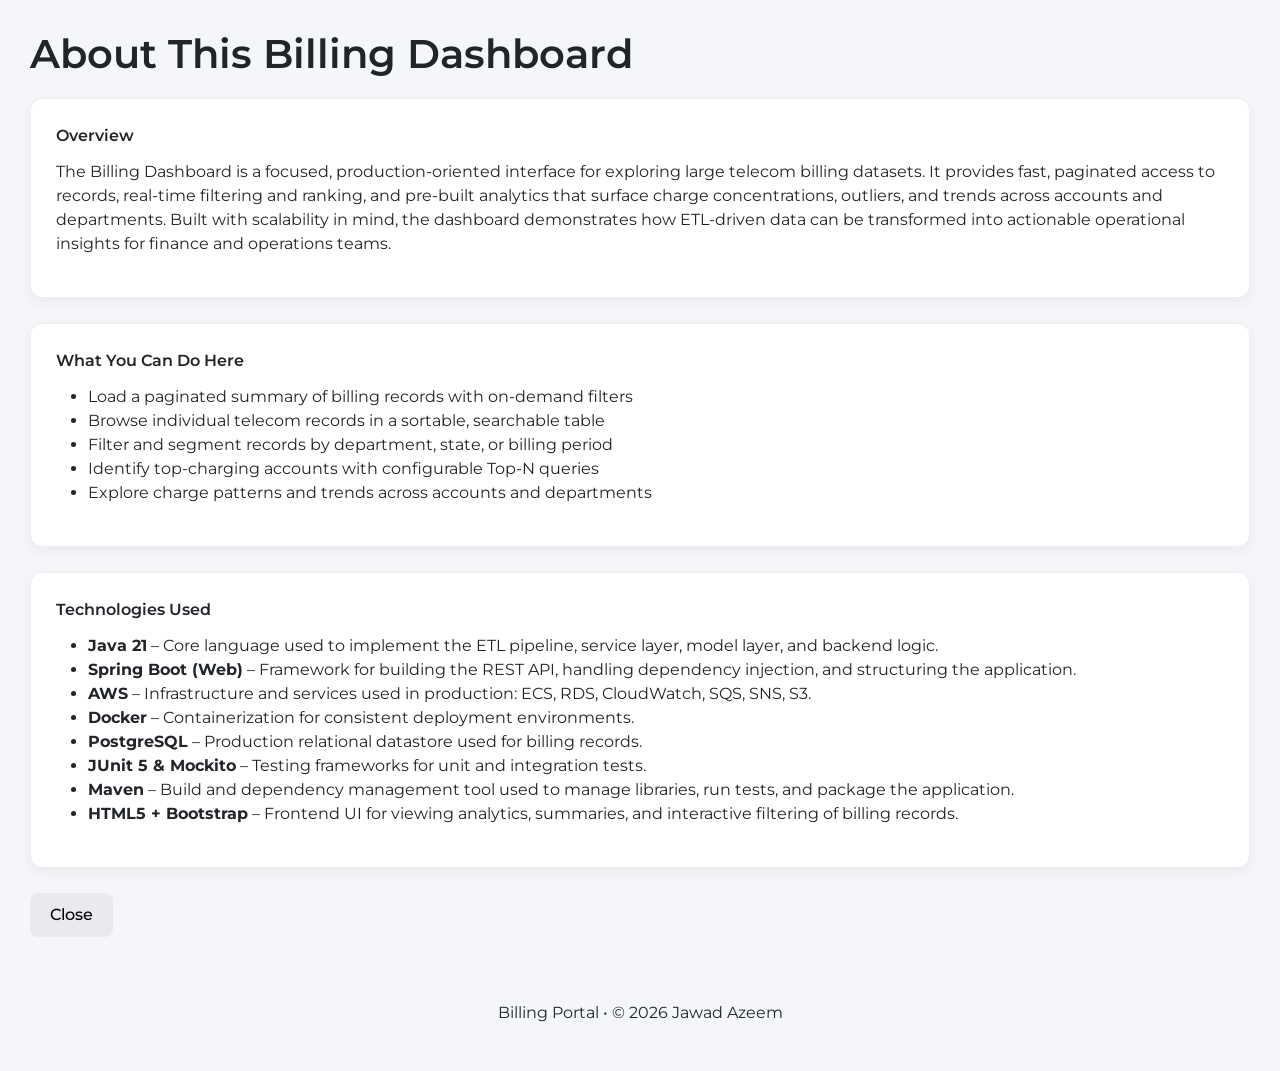
==== src/main/resources/static/info.html @ 1b7ccc66 "feat: refactor ingestion to InputStream and implement enterprise pagination - Refactor ETL ingestion" ====
<!DOCTYPE html>
<html lang="en">
<head>
    <meta charset="UTF-8" />
    <title>About the Billing Dashboard</title>

    <!-- Google Font -->
    <link href="https://fonts.googleapis.com/css2?family=Montserrat:wght@300;400;600&display=swap" rel="stylesheet">

    <!-- Bootstrap (same as dashboard) -->
    <link href="https://cdn.jsdelivr.net/npm/bootstrap@5.3.2/dist/css/bootstrap.min.css" rel="stylesheet"/>

    <link rel="icon" href="./favicon.png" />

    <style>
        body {
            padding: 30px;
            font-family: "Montserrat", sans-serif;
            background-color: #f5f6fa;
        }

        h1 {
            font-weight: 600;
            margin-bottom: 20px;
        }

        .info-card {
            background: #ffffff;
            border-radius: 12px;
            padding: 25px;
            border: 1px solid #eee;
            box-shadow: 0 4px 14px rgba(0,0,0,0.05);
            margin-bottom: 25px;
        }

        .section-title {
            font-weight: 600;
            margin-bottom: 12px;
        }

        .btn-close-modern {
            background: rgba(0,0,0,0.05);
            border: none;
            padding: 10px 20px;
            border-radius: 8px;
            font-weight: 500;
            transition: 0.25s ease;
        }

        .btn-close-modern:hover {
            background: rgba(0,0,0,0.15);
            transform: translateY(-2px);
        }

        .footer-text {
            text-align: center;
            opacity: 0.7;
            margin-top: 40px;
            font-size: 14px;
        }
    </style>
</head>

<body>
<h1>About This Billing Dashboard</h1>

<div class="info-card">
    <div class="section-title">Overview</div>
    <p>
        The Billing Dashboard is a focused, production-oriented interface for exploring
        large telecom billing datasets. It provides fast, paginated access to records,
        real-time filtering and ranking, and pre-built analytics that surface charge
        concentrations, outliers, and trends across accounts and departments.
        Built with scalability in mind, the dashboard demonstrates how ETL-driven data
        can be transformed into actionable operational insights for finance and
        operations teams.
    </p>
</div>

<div class="info-card">
    <div class="section-title">What You Can Do Here</div>
    <ul>
        <li>Load a paginated summary of billing records with on-demand filters</li>
        <li>Browse individual telecom records in a sortable, searchable table</li>
        <li>Filter and segment records by department, state, or billing period</li>
        <li>Identify top-charging accounts with configurable Top‑N queries</li>
        <li>Explore charge patterns and trends across accounts and departments</li>
    </ul>
</div>

<div class="info-card">
    <div class="section-title">Technologies Used</div>
    <ul>
        <li><strong>Java 21</strong> – Core language used to implement the ETL pipeline, service layer, model layer, and backend logic.</li>

        <li><strong>Spring Boot (Web)</strong> – Framework for building the REST API, handling dependency injection, and structuring the application.</li>

        <li><strong>AWS</strong> – Infrastructure and services used in production: ECS, RDS, CloudWatch, SQS, SNS, S3.</li>

        <li><strong>Docker</strong> – Containerization for consistent deployment environments.</li>

        <li><strong>PostgreSQL</strong> – Production relational datastore used for billing records.</li>

        <li><strong>JUnit 5 &amp; Mockito</strong> – Testing frameworks for unit and integration tests.</li>

        <li><strong>Maven</strong> – Build and dependency management tool used to manage libraries, run tests, and package the application.</li>

        <li><strong>HTML5 + Bootstrap</strong> – Frontend UI for viewing analytics, summaries, and interactive filtering of billing records.</li>
    </ul>
</div>


<button class="btn-close-modern" onclick="window.close()">Close</button>

<footer class="app-footer mt-5">
    <div class="container text-center py-3">
        <span class="footer-title">Billing Portal</span>
        <span class="footer-separator">•</span>
        <span class="footer-sub">© 2026 Jawad Azeem</span>
    </div>
</footer>
</body>
</html>
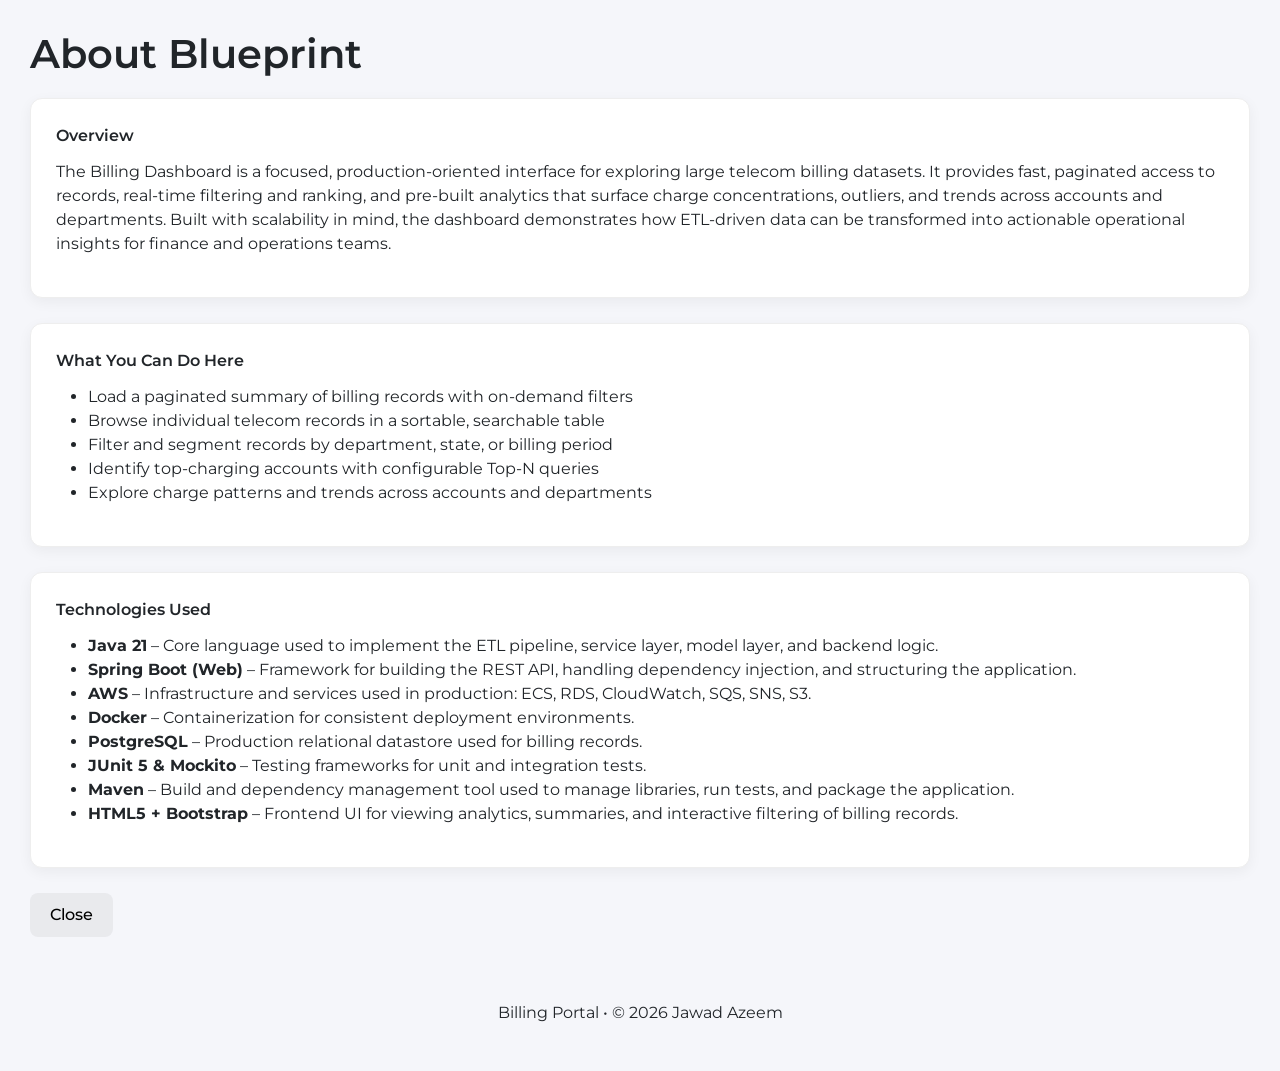
==== commit ebe21c07: "feat: enhance billing ingestion process with error logging and pagination support" ====
--- a/src/main/resources/static/info.html
+++ b/src/main/resources/static/info.html
@@ -62,7 +62,7 @@
 </head>
 
 <body>
-<h1>About This Billing Dashboard</h1>
+<h1>About Blueprint</h1>
 
 <div class="info-card">
     <div class="section-title">Overview</div>
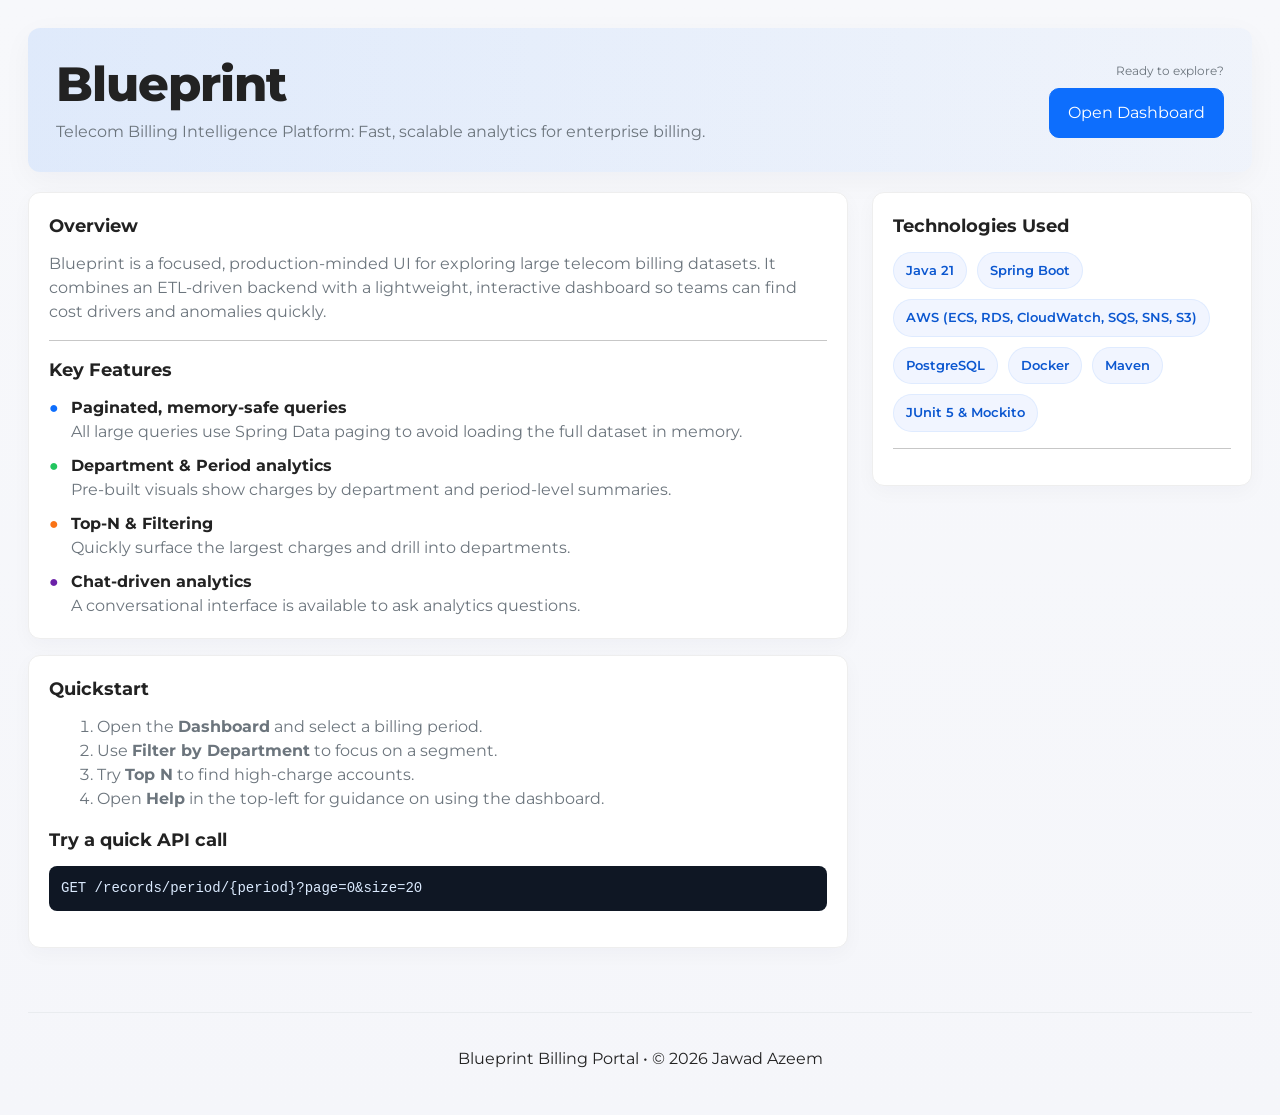
==== commit 95f877e1: "feat: revamped the info UI to feel more modern and interesting" ====
--- a/src/main/resources/static/info.html
+++ b/src/main/resources/static/info.html
@@ -2,7 +2,7 @@
 <html lang="en">
 <head>
     <meta charset="UTF-8" />
-    <title>About the Billing Dashboard</title>
+    <title>About Blueprint</title>
 
     <!-- Google Font -->
     <link href="https://fonts.googleapis.com/css2?family=Montserrat:wght@300;400;600&display=swap" rel="stylesheet">
@@ -13,108 +13,132 @@
     <link rel="icon" href="./favicon.png" />
 
     <style>
+        :root{ --bg:#f5f6fa; --card:#fff; --muted:#6c757d; --accent:#0d6efd; }
         body {
-            padding: 30px;
+            padding: 28px;
             font-family: "Montserrat", sans-serif;
-            background-color: #f5f6fa;
+            background: linear-gradient(180deg, #f7f8fb 0%, var(--bg) 100%);
+            color: #222;
         }
 
-        h1 {
-            font-weight: 600;
+        .hero{
+            display:flex;
+            gap:24px;
+            align-items:center;
+            justify-content:space-between;
+            background: linear-gradient(90deg, rgba(13,110,253,0.10), rgba(13,110,253,0.03));
+            border-radius: 12px;
+            padding: 28px;
+            box-shadow: 0 8px 30px rgba(10,20,50,0.04);
             margin-bottom: 20px;
         }
 
+        .hero h1{ font-size:48px; margin:0; font-weight:800; letter-spacing:-1px; }
+        .hero p{ margin:6px 0 0 0; color:var(--muted); font-size:16px; }
+
+        .info-grid{ display:grid; grid-template-columns: 1fr 380px; gap:24px; align-items:start; }
+
         .info-card {
-            background: #ffffff;
+            background: var(--card);
             border-radius: 12px;
-            padding: 25px;
+            padding: 20px;
             border: 1px solid #eee;
-            box-shadow: 0 4px 14px rgba(0,0,0,0.05);
-            margin-bottom: 25px;
+            box-shadow: 0 6px 20px rgba(20,30,60,0.03);
+            margin-bottom: 16px;
         }
 
-        .section-title {
-            font-weight: 600;
-            margin-bottom: 12px;
-        }
+        .section-title { font-weight:700; font-size:18px; margin-bottom:12px; }
 
-        .btn-close-modern {
-            background: rgba(0,0,0,0.05);
-            border: none;
-            padding: 10px 20px;
-            border-radius: 8px;
-            font-weight: 500;
-            transition: 0.25s ease;
-        }
+        .tech-list { display:flex; flex-wrap:wrap; gap:10px; }
+        .tech-badge{ background:#f1f5ff; color:#0b57d0; padding:8px 12px; border-radius:999px; font-weight:600; font-size:13px; border:1px solid rgba(13,110,253,0.08); }
 
-        .btn-close-modern:hover {
-            background: rgba(0,0,0,0.15);
-            transform: translateY(-2px);
-        }
+        .feature-list{ list-style:none; padding:0; margin:0; display:grid; gap:10px; }
+        .feature-item{ display:flex; gap:12px; align-items:flex-start; }
+        .feature-item b{ display:block; font-weight:700; }
 
-        .footer-text {
-            text-align: center;
-            opacity: 0.7;
-            margin-top: 40px;
-            font-size: 14px;
-        }
+        pre.sample{ background:#0f1724; color:#dbeafe; padding:12px; border-radius:8px; overflow:auto; }
+
+        .cta { display:flex; gap:10px; align-items:center; }
+        .btn-primary-lg{ padding:12px 18px; font-size:16px; border-radius:10px; }
+
+        footer.app-footer { border-top: 1px solid #e9ecef; margin-top: 28px; padding-top: 18px; }
+
+        @media (max-width:900px){ .info-grid{ grid-template-columns: 1fr; } .hero{ flex-direction:column; align-items:flex-start; } }
     </style>
 </head>
 
 <body>
-<h1>About Blueprint</h1>
 
-<div class="info-card">
-    <div class="section-title">Overview</div>
-    <p>
-        The Billing Dashboard is a focused, production-oriented interface for exploring
-        large telecom billing datasets. It provides fast, paginated access to records,
-        real-time filtering and ranking, and pre-built analytics that surface charge
-        concentrations, outliers, and trends across accounts and departments.
-        Built with scalability in mind, the dashboard demonstrates how ETL-driven data
-        can be transformed into actionable operational insights for finance and
-        operations teams.
-    </p>
+<div class="hero">
+    <div>
+        <h1>Blueprint</h1>
+        <p>Telecom Billing Intelligence Platform: Fast, scalable analytics for enterprise billing.</p>
+    </div>
+
+    <div style="text-align:right">
+        <div style="font-size:12px;color:var(--muted);">Ready to explore?</div>
+        <div style="margin-top:8px" class="d-flex gap-2 justify-content-end">
+            <button class="btn btn-primary btn-primary-lg" onclick="window.open('/','_self')">Open Dashboard</button>
+        </div>
+    </div>
 </div>
 
-<div class="info-card">
-    <div class="section-title">What You Can Do Here</div>
-    <ul>
-        <li>Load a paginated summary of billing records with on-demand filters</li>
-        <li>Browse individual telecom records in a sortable, searchable table</li>
-        <li>Filter and segment records by department, state, or billing period</li>
-        <li>Identify top-charging accounts with configurable Top‑N queries</li>
-        <li>Explore charge patterns and trends across accounts and departments</li>
-    </ul>
-</div>
+<div class="info-grid">
+    <div>
+        <div class="info-card">
+            <div class="section-title">Overview</div>
+            <p style="color:var(--muted)">Blueprint is a focused, production-minded UI for exploring large telecom billing datasets. It combines an ETL-driven backend with a lightweight, interactive dashboard so teams can find cost drivers and anomalies quickly.</p>
 
-<div class="info-card">
-    <div class="section-title">Technologies Used</div>
-    <ul>
-        <li><strong>Java 21</strong> – Core language used to implement the ETL pipeline, service layer, model layer, and backend logic.</li>
+            <hr/>
+            <div class="section-title">Key Features</div>
+            <ul class="feature-list">
+                <li class="feature-item"><div style="color:var(--accent); font-weight:900;">●</div><div><b>Paginated, memory-safe queries</b><div style="color:var(--muted)">All large queries use Spring Data paging to avoid loading the full dataset in memory.</div></div></li>
+                <li class="feature-item"><div style="color:#22c55e; font-weight:900;">●</div><div><b>Department & Period analytics</b><div style="color:var(--muted)">Pre-built visuals show charges by department and period-level summaries.</div></div></li>
+                <li class="feature-item"><div style="color:#f97316; font-weight:900;">●</div><div><b>Top‑N & Filtering</b><div style="color:var(--muted)">Quickly surface the largest charges and drill into departments.</div></div></li>
+                <li class="feature-item"><div style="color:#6b21a8; font-weight:900;">●</div><div><b>Chat-driven analytics</b><div style="color:var(--muted)">A conversational interface is available to ask analytics questions.</div></div></li>
+            </ul>
+        </div>
 
-        <li><strong>Spring Boot (Web)</strong> – Framework for building the REST API, handling dependency injection, and structuring the application.</li>
+        <div class="info-card">
+            <div class="section-title">Quickstart</div>
+            <ol style="color:var(--muted); margin-left:16px;">
+                <li>Open the <strong>Dashboard</strong> and select a billing period.</li>
+                <li>Use <strong>Filter by Department</strong> to focus on a segment.</li>
+                <li>Try <strong>Top N</strong> to find high-charge accounts.</li>
+                <li>Open <strong>Help</strong> in the top-left for guidance on using the dashboard.</li>
+            </ol>
 
-        <li><strong>AWS</strong> – Infrastructure and services used in production: ECS, RDS, CloudWatch, SQS, SNS, S3.</li>
+            <div style="margin-top:12px">
+                <div class="section-title">Try a quick API call</div>
+                <pre class="sample">GET /records/period/{period}?page=0&size=20</pre>
+            </div>
+        </div>
 
-        <li><strong>Docker</strong> – Containerization for consistent deployment environments.</li>
+    </div>
 
-        <li><strong>PostgreSQL</strong> – Production relational datastore used for billing records.</li>
+    <aside>
+        <div class="info-card">
+            <div class="section-title">Technologies Used</div>
+            <div class="tech-list">
+                <div class="tech-badge">Java 21</div>
+                <div class="tech-badge">Spring Boot</div>
+                <div class="tech-badge">AWS (ECS, RDS, CloudWatch, SQS, SNS, S3)</div>
+                <div class="tech-badge">PostgreSQL</div>
+                <div class="tech-badge">Docker</div>
+                <div class="tech-badge">Maven</div>
+                <div class="tech-badge">JUnit 5 & Mockito</div>
+            </div>
 
-        <li><strong>JUnit 5 &amp; Mockito</strong> – Testing frameworks for unit and integration tests.</li>
+            <hr/>
+         </div>
 
-        <li><strong>Maven</strong> – Build and dependency management tool used to manage libraries, run tests, and package the application.</li>
-
-        <li><strong>HTML5 + Bootstrap</strong> – Frontend UI for viewing analytics, summaries, and interactive filtering of billing records.</li>
-    </ul>
+     </aside>
 </div>
 
 
-<button class="btn-close-modern" onclick="window.close()">Close</button>
-
 <footer class="app-footer mt-5">
     <div class="container text-center py-3">
-        <span class="footer-title">Billing Portal</span>
+        <span class="footer-title">Blueprint Billing Portal</span>
         <span class="footer-separator">•</span>
         <span class="footer-sub">© 2026 Jawad Azeem</span>
     </div>
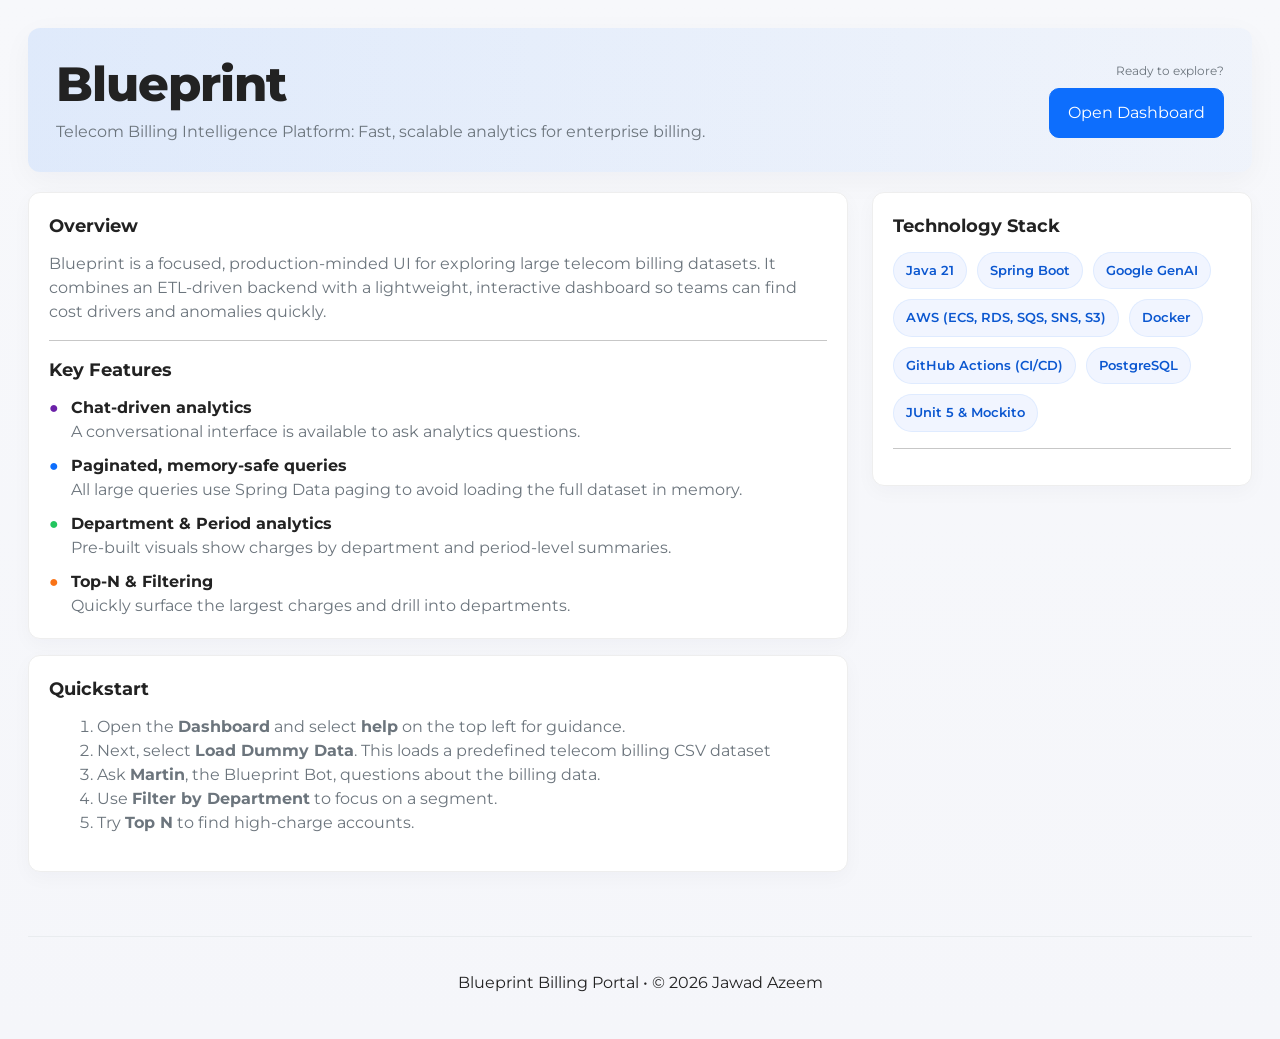
==== commit bbecb6e7: "aligns project materials to align with the newer 'blueprint' branding, as opposed to the older more " ====
--- a/src/main/resources/static/info.html
+++ b/src/main/resources/static/info.html
@@ -2,7 +2,7 @@
 <html lang="en">
 <head>
     <meta charset="UTF-8" />
-    <title>About Blueprint</title>
+    <title>About | Blueprint</title>
 
     <!-- Google Font -->
     <link href="https://fonts.googleapis.com/css2?family=Montserrat:wght@300;400;600&display=swap" rel="stylesheet">
@@ -87,54 +87,52 @@
     <div>
         <div class="info-card">
             <div class="section-title">Overview</div>
-            <p style="color:var(--muted)">Blueprint is a focused, production-minded UI for exploring large telecom billing datasets. It combines an ETL-driven backend with a lightweight, interactive dashboard so teams can find cost drivers and anomalies quickly.</p>
+            <p style="color:var(--muted)">
+                Blueprint is a focused, production-minded UI for exploring large telecom billing datasets. It combines an ETL-driven backend with a lightweight, interactive dashboard so teams can find cost drivers and anomalies quickly.
+            </p>
 
             <hr/>
             <div class="section-title">Key Features</div>
             <ul class="feature-list">
+                <li class="feature-item"><div style="color:#6b21a8; font-weight:900;">●</div><div><b>Chat-driven analytics</b><div style="color:var(--muted)">A conversational interface is available to ask analytics questions.</div></div></li>
                 <li class="feature-item"><div style="color:var(--accent); font-weight:900;">●</div><div><b>Paginated, memory-safe queries</b><div style="color:var(--muted)">All large queries use Spring Data paging to avoid loading the full dataset in memory.</div></div></li>
                 <li class="feature-item"><div style="color:#22c55e; font-weight:900;">●</div><div><b>Department & Period analytics</b><div style="color:var(--muted)">Pre-built visuals show charges by department and period-level summaries.</div></div></li>
                 <li class="feature-item"><div style="color:#f97316; font-weight:900;">●</div><div><b>Top‑N & Filtering</b><div style="color:var(--muted)">Quickly surface the largest charges and drill into departments.</div></div></li>
-                <li class="feature-item"><div style="color:#6b21a8; font-weight:900;">●</div><div><b>Chat-driven analytics</b><div style="color:var(--muted)">A conversational interface is available to ask analytics questions.</div></div></li>
             </ul>
         </div>
 
         <div class="info-card">
             <div class="section-title">Quickstart</div>
             <ol style="color:var(--muted); margin-left:16px;">
-                <li>Open the <strong>Dashboard</strong> and select a billing period.</li>
+                <li>
+                    Open the <strong>Dashboard</strong> and select <strong>help</strong> on the top left for guidance.
+                </li>
+                <li>Next, select <strong>Load Dummy Data</strong>. This loads a predefined telecom billing CSV dataset</li>
+                <li>Ask <strong>Martin</strong>, the Blueprint Bot, questions about the billing data.</li>
                 <li>Use <strong>Filter by Department</strong> to focus on a segment.</li>
                 <li>Try <strong>Top N</strong> to find high-charge accounts.</li>
-                <li>Open <strong>Help</strong> in the top-left for guidance on using the dashboard.</li>
             </ol>
-
-            <div style="margin-top:12px">
-                <div class="section-title">Try a quick API call</div>
-                <pre class="sample">GET /records/period/{period}?page=0&size=20</pre>
-            </div>
         </div>
 
     </div>
 
     <aside>
         <div class="info-card">
-            <div class="section-title">Technologies Used</div>
+            <div class="section-title">Technology Stack</div>
             <div class="tech-list">
                 <div class="tech-badge">Java 21</div>
                 <div class="tech-badge">Spring Boot</div>
-                <div class="tech-badge">AWS (ECS, RDS, CloudWatch, SQS, SNS, S3)</div>
+                <div class="tech-badge">Google GenAI</div>
+                <div class="tech-badge">AWS (ECS, RDS, SQS, SNS, S3)</div>
+                <div class="tech-badge">Docker</div>
+                <div class="tech-badge">GitHub Actions (CI/CD)</div>
                 <div class="tech-badge">PostgreSQL</div>
-                <div class="tech-badge">Docker</div>
-                <div class="tech-badge">Maven</div>
                 <div class="tech-badge">JUnit 5 & Mockito</div>
             </div>
-
             <hr/>
          </div>
-
      </aside>
 </div>
-
 
 <footer class="app-footer mt-5">
     <div class="container text-center py-3">
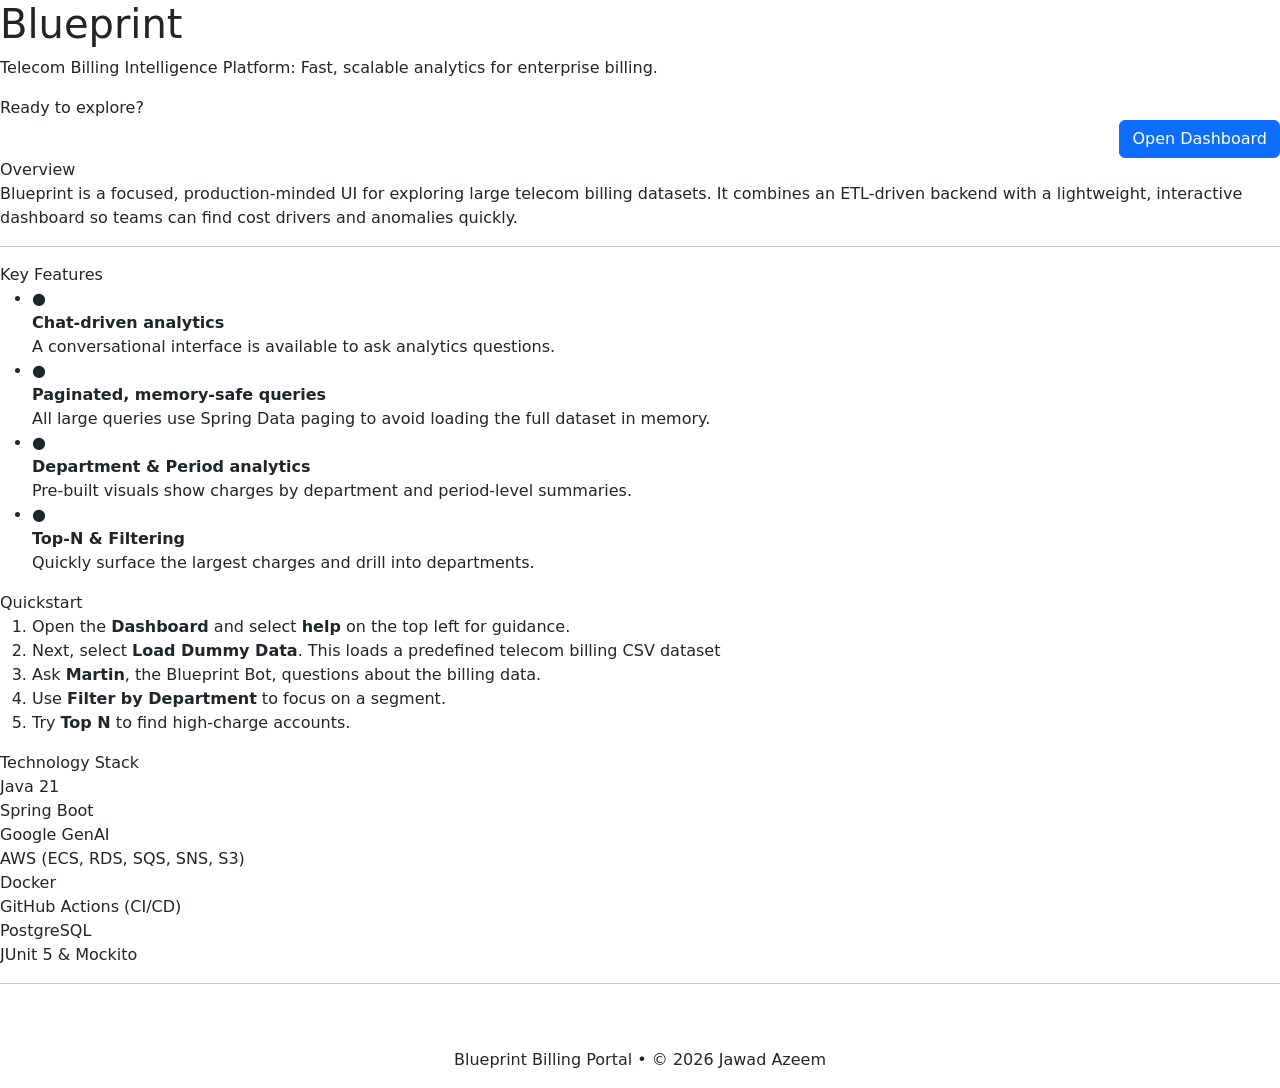
==== commit bd1e0dee: "refactor: extract JS and CSS from monolithic HTML files" ====
--- a/src/main/resources/static/info.html
+++ b/src/main/resources/static/info.html
@@ -4,81 +4,24 @@
     <meta charset="UTF-8" />
     <title>About | Blueprint</title>
 
-    <!-- Google Font -->
     <link href="https://fonts.googleapis.com/css2?family=Montserrat:wght@300;400;600&display=swap" rel="stylesheet">
-
-    <!-- Bootstrap (same as dashboard) -->
-    <link href="https://cdn.jsdelivr.net/npm/bootstrap@5.3.2/dist/css/bootstrap.min.css" rel="stylesheet"/>
-
-    <link rel="icon" href="./favicon.png" />
-
-    <style>
-        :root{ --bg:#f5f6fa; --card:#fff; --muted:#6c757d; --accent:#0d6efd; }
-        body {
-            padding: 28px;
-            font-family: "Montserrat", sans-serif;
-            background: linear-gradient(180deg, #f7f8fb 0%, var(--bg) 100%);
-            color: #222;
-        }
-
-        .hero{
-            display:flex;
-            gap:24px;
-            align-items:center;
-            justify-content:space-between;
-            background: linear-gradient(90deg, rgba(13,110,253,0.10), rgba(13,110,253,0.03));
-            border-radius: 12px;
-            padding: 28px;
-            box-shadow: 0 8px 30px rgba(10,20,50,0.04);
-            margin-bottom: 20px;
-        }
-
-        .hero h1{ font-size:48px; margin:0; font-weight:800; letter-spacing:-1px; }
-        .hero p{ margin:6px 0 0 0; color:var(--muted); font-size:16px; }
-
-        .info-grid{ display:grid; grid-template-columns: 1fr 380px; gap:24px; align-items:start; }
-
-        .info-card {
-            background: var(--card);
-            border-radius: 12px;
-            padding: 20px;
-            border: 1px solid #eee;
-            box-shadow: 0 6px 20px rgba(20,30,60,0.03);
-            margin-bottom: 16px;
-        }
-
-        .section-title { font-weight:700; font-size:18px; margin-bottom:12px; }
-
-        .tech-list { display:flex; flex-wrap:wrap; gap:10px; }
-        .tech-badge{ background:#f1f5ff; color:#0b57d0; padding:8px 12px; border-radius:999px; font-weight:600; font-size:13px; border:1px solid rgba(13,110,253,0.08); }
-
-        .feature-list{ list-style:none; padding:0; margin:0; display:grid; gap:10px; }
-        .feature-item{ display:flex; gap:12px; align-items:flex-start; }
-        .feature-item b{ display:block; font-weight:700; }
-
-        pre.sample{ background:#0f1724; color:#dbeafe; padding:12px; border-radius:8px; overflow:auto; }
-
-        .cta { display:flex; gap:10px; align-items:center; }
-        .btn-primary-lg{ padding:12px 18px; font-size:16px; border-radius:10px; }
-
-        footer.app-footer { border-top: 1px solid #e9ecef; margin-top: 28px; padding-top: 18px; }
-
-        @media (max-width:900px){ .info-grid{ grid-template-columns: 1fr; } .hero{ flex-direction:column; align-items:flex-start; } }
-    </style>
+    <link href="https://cdn.jsdelivr.net/npm/bootstrap@5.3.2/dist/css/bootstrap.min.css" rel="stylesheet" />
+    <link rel="icon" href="/assets/icons/favicon.png" />
+    <link rel="stylesheet" href="/css/main.css" />
+    <link rel="stylesheet" href="/css/info.css" />
 </head>
 
-<body>
-
+<body class="info-page">
 <div class="hero">
     <div>
         <h1>Blueprint</h1>
         <p>Telecom Billing Intelligence Platform: Fast, scalable analytics for enterprise billing.</p>
     </div>
 
-    <div style="text-align:right">
-        <div style="font-size:12px;color:var(--muted);">Ready to explore?</div>
-        <div style="margin-top:8px" class="d-flex gap-2 justify-content-end">
-            <button class="btn btn-primary btn-primary-lg" onclick="window.open('/','_self')">Open Dashboard</button>
+    <div class="hero-cta">
+        <div class="ready-label">Ready to explore?</div>
+        <div class="hero-actions-inline d-flex gap-2 justify-content-end">
+            <button class="btn btn-primary btn-primary-lg" id="openDashboardBtn" type="button">Open Dashboard</button>
         </div>
     </div>
 </div>
@@ -87,23 +30,35 @@
     <div>
         <div class="info-card">
             <div class="section-title">Overview</div>
-            <p style="color:var(--muted)">
+            <p class="text-muted-copy">
                 Blueprint is a focused, production-minded UI for exploring large telecom billing datasets. It combines an ETL-driven backend with a lightweight, interactive dashboard so teams can find cost drivers and anomalies quickly.
             </p>
 
-            <hr/>
+            <hr />
             <div class="section-title">Key Features</div>
             <ul class="feature-list">
-                <li class="feature-item"><div style="color:#6b21a8; font-weight:900;">●</div><div><b>Chat-driven analytics</b><div style="color:var(--muted)">A conversational interface is available to ask analytics questions.</div></div></li>
-                <li class="feature-item"><div style="color:var(--accent); font-weight:900;">●</div><div><b>Paginated, memory-safe queries</b><div style="color:var(--muted)">All large queries use Spring Data paging to avoid loading the full dataset in memory.</div></div></li>
-                <li class="feature-item"><div style="color:#22c55e; font-weight:900;">●</div><div><b>Department & Period analytics</b><div style="color:var(--muted)">Pre-built visuals show charges by department and period-level summaries.</div></div></li>
-                <li class="feature-item"><div style="color:#f97316; font-weight:900;">●</div><div><b>Top‑N & Filtering</b><div style="color:var(--muted)">Quickly surface the largest charges and drill into departments.</div></div></li>
+                <li class="feature-item">
+                    <div class="feature-dot feature-dot-chat">●</div>
+                    <div><b>Chat-driven analytics</b><div class="text-muted-copy">A conversational interface is available to ask analytics questions.</div></div>
+                </li>
+                <li class="feature-item">
+                    <div class="feature-dot feature-dot-data">●</div>
+                    <div><b>Paginated, memory-safe queries</b><div class="text-muted-copy">All large queries use Spring Data paging to avoid loading the full dataset in memory.</div></div>
+                </li>
+                <li class="feature-item">
+                    <div class="feature-dot feature-dot-period">●</div>
+                    <div><b>Department &amp; Period analytics</b><div class="text-muted-copy">Pre-built visuals show charges by department and period-level summaries.</div></div>
+                </li>
+                <li class="feature-item">
+                    <div class="feature-dot feature-dot-filter">●</div>
+                    <div><b>Top‑N &amp; Filtering</b><div class="text-muted-copy">Quickly surface the largest charges and drill into departments.</div></div>
+                </li>
             </ul>
         </div>
 
         <div class="info-card">
             <div class="section-title">Quickstart</div>
-            <ol style="color:var(--muted); margin-left:16px;">
+            <ol class="quickstart-list">
                 <li>
                     Open the <strong>Dashboard</strong> and select <strong>help</strong> on the top left for guidance.
                 </li>
@@ -113,7 +68,6 @@
                 <li>Try <strong>Top N</strong> to find high-charge accounts.</li>
             </ol>
         </div>
-
     </div>
 
     <aside>
@@ -127,11 +81,11 @@
                 <div class="tech-badge">Docker</div>
                 <div class="tech-badge">GitHub Actions (CI/CD)</div>
                 <div class="tech-badge">PostgreSQL</div>
-                <div class="tech-badge">JUnit 5 & Mockito</div>
+                <div class="tech-badge">JUnit 5 &amp; Mockito</div>
             </div>
-            <hr/>
-         </div>
-     </aside>
+            <hr />
+        </div>
+    </aside>
 </div>
 
 <footer class="app-footer mt-5">
@@ -141,5 +95,8 @@
         <span class="footer-sub">© 2026 Jawad Azeem</span>
     </div>
 </footer>
+
+<script src="/js/main.js"></script>
+<script src="/js/info.js"></script>
 </body>
 </html>
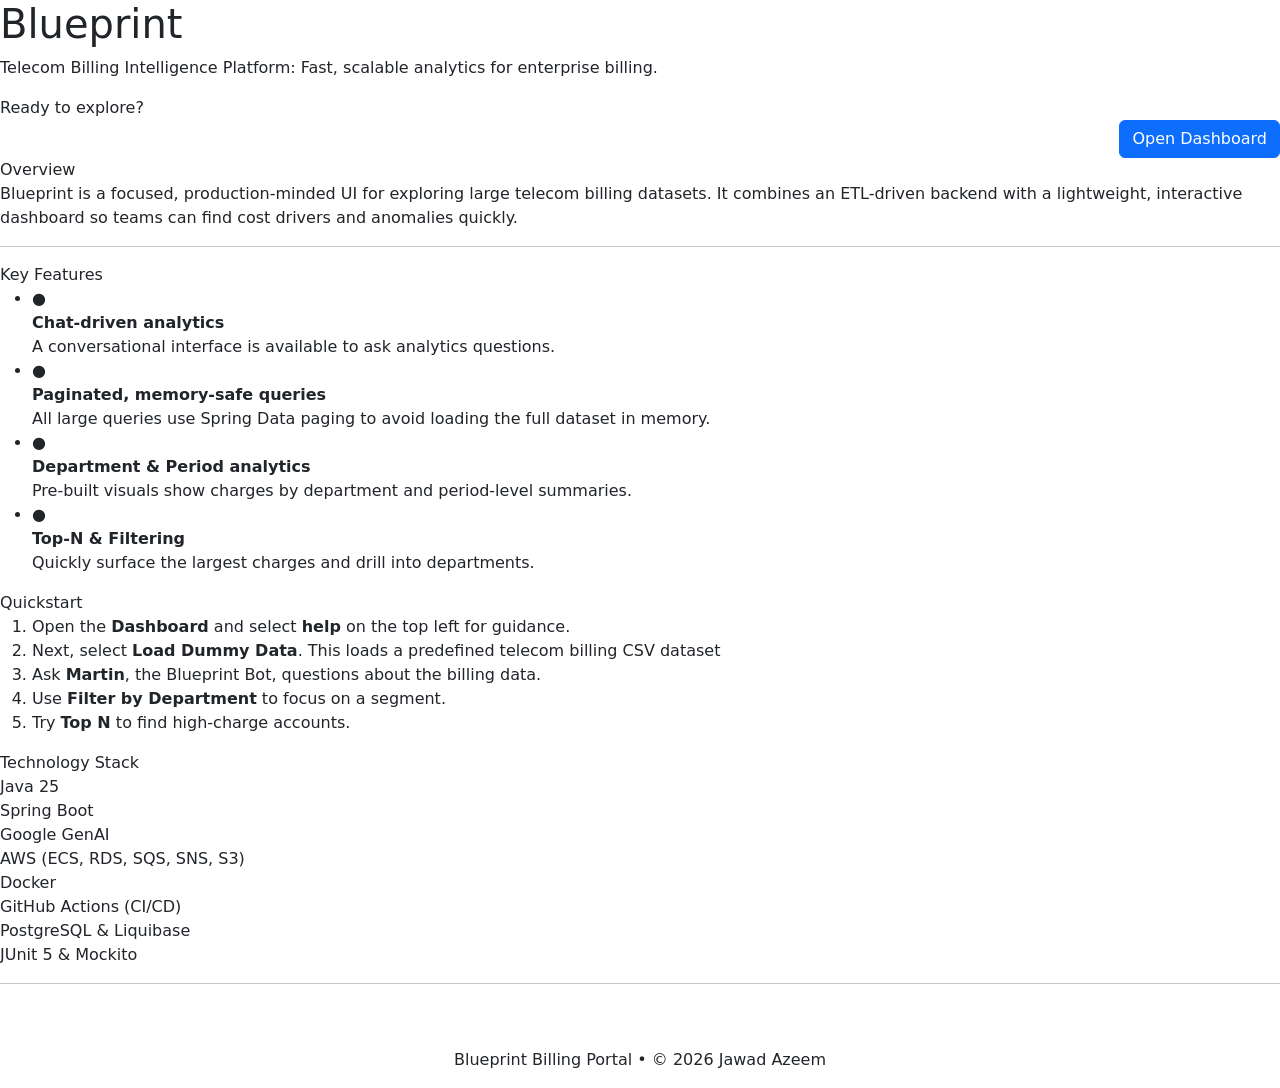
==== commit 5d685fcb: "Refactor WIP: introduce Dataset (table, model, service, etc.) and refactor current repo and service " ====
--- a/src/main/resources/static/info.html
+++ b/src/main/resources/static/info.html
@@ -74,13 +74,13 @@
         <div class="info-card">
             <div class="section-title">Technology Stack</div>
             <div class="tech-list">
-                <div class="tech-badge">Java 21</div>
+                <div class="tech-badge">Java 25</div>
                 <div class="tech-badge">Spring Boot</div>
                 <div class="tech-badge">Google GenAI</div>
                 <div class="tech-badge">AWS (ECS, RDS, SQS, SNS, S3)</div>
                 <div class="tech-badge">Docker</div>
                 <div class="tech-badge">GitHub Actions (CI/CD)</div>
-                <div class="tech-badge">PostgreSQL</div>
+                <div class="tech-badge">PostgreSQL &amp; Liquibase</div>
                 <div class="tech-badge">JUnit 5 &amp; Mockito</div>
             </div>
             <hr />
